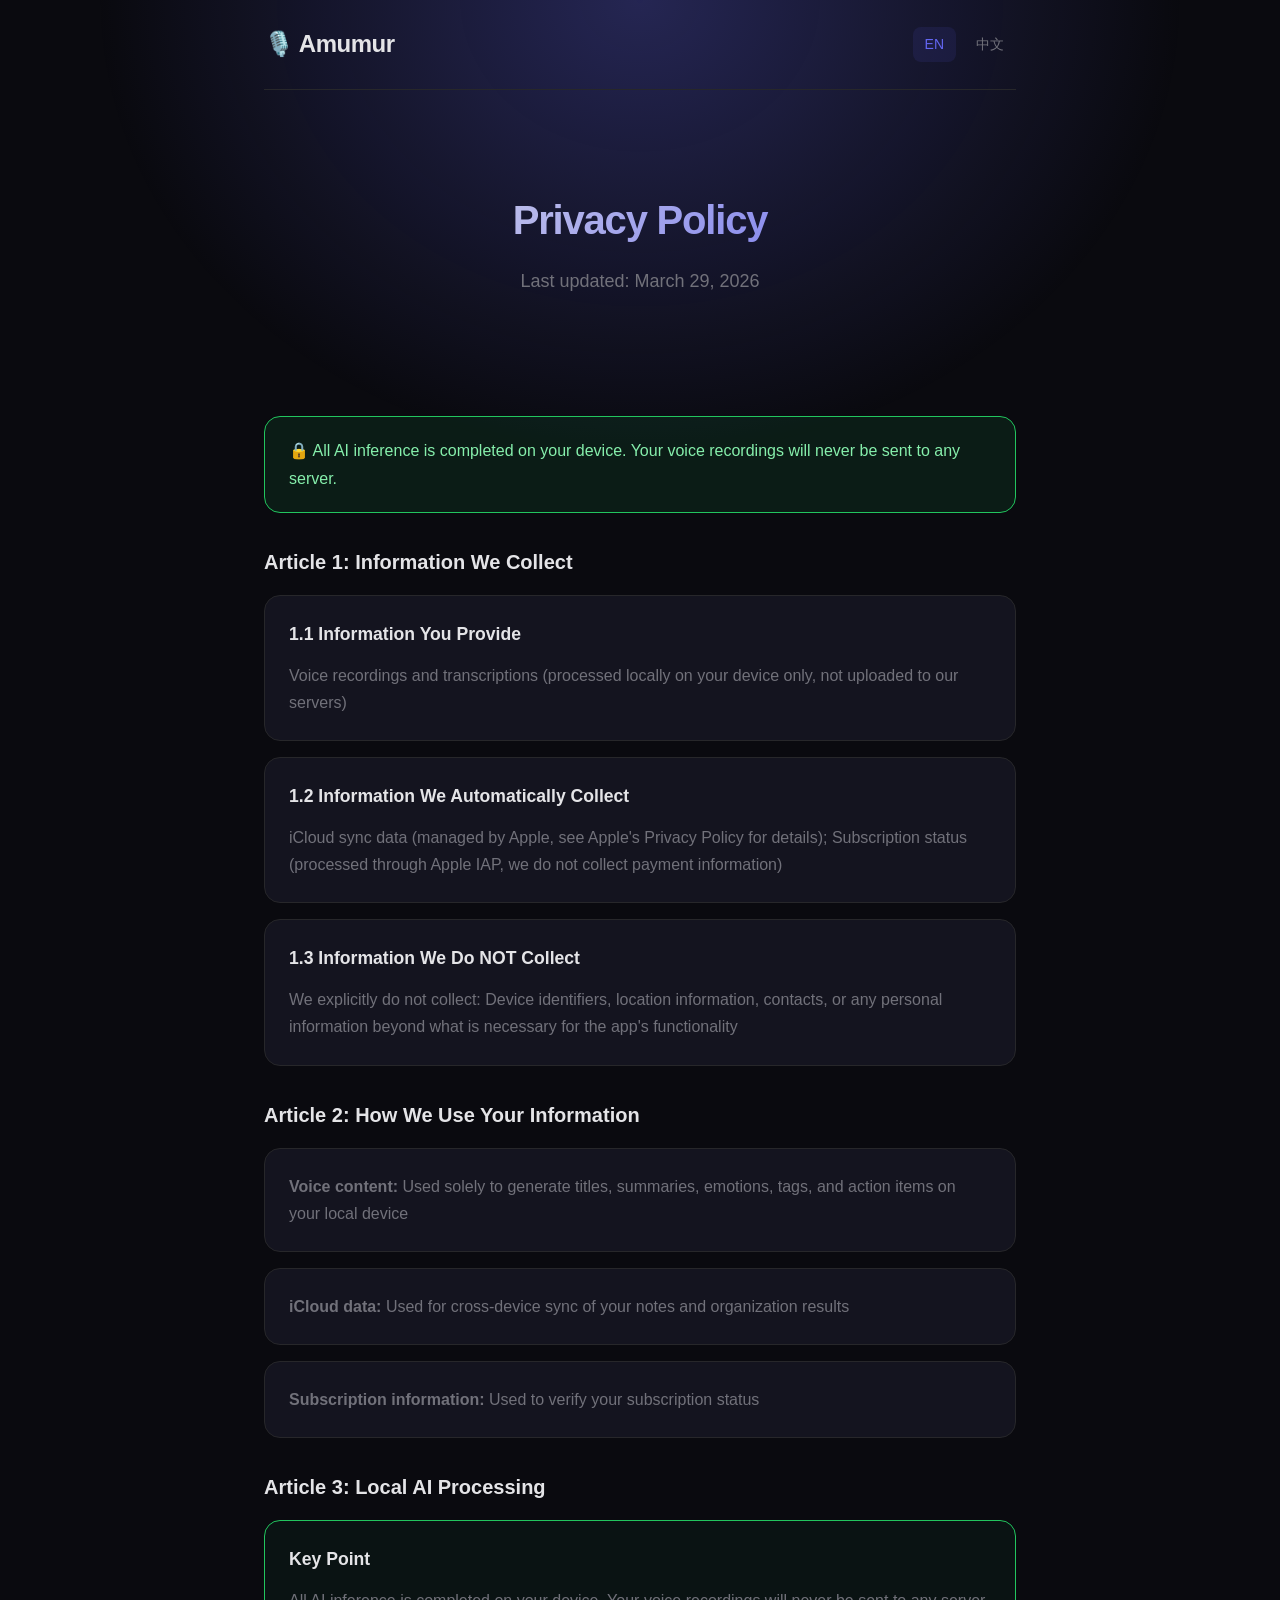
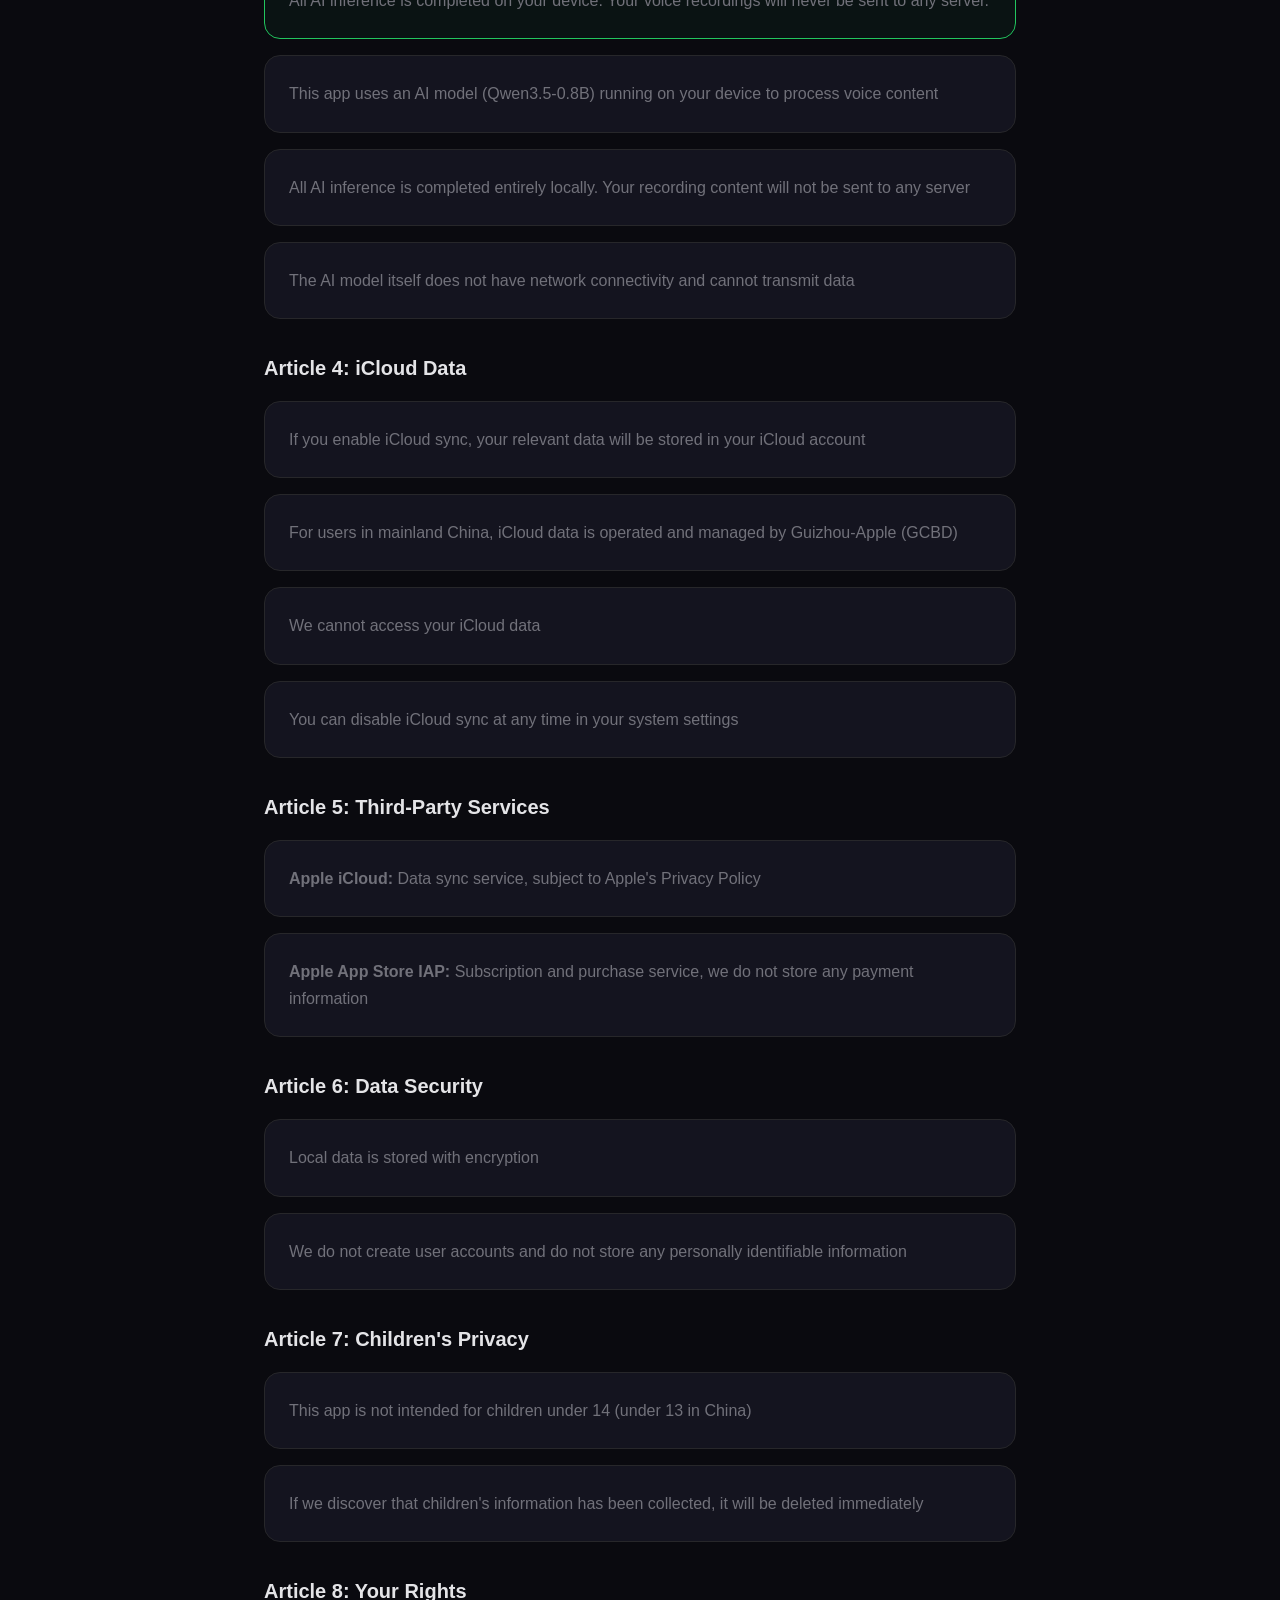
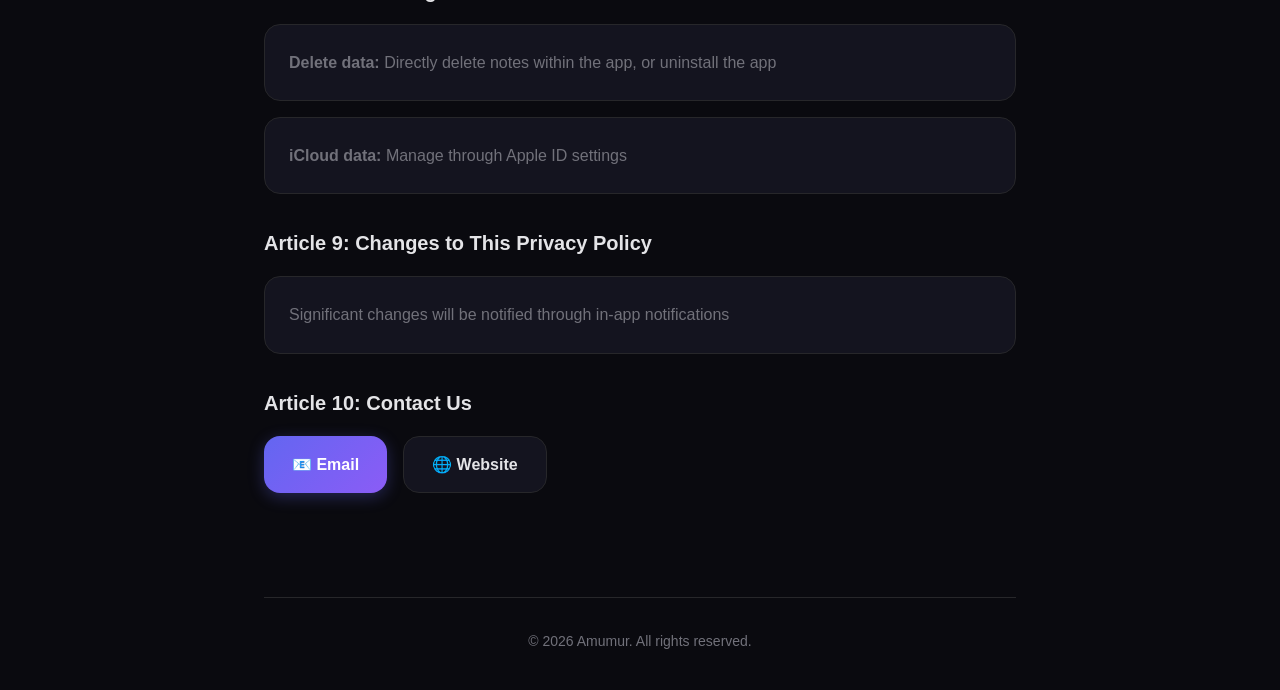
==== en/privacy.html @ 736d5686 "新增隐私政策" ====
<!DOCTYPE html>
<html lang="en">
<head>
  <meta charset="UTF-8">
  <meta name="viewport" content="width=device-width, initial-scale=1.0">
  <meta name="description" content="Amumur Privacy Policy">
  <title>Amumur - Privacy Policy</title>
  <link rel="stylesheet" href="../css/style.css">
</head>
<body>
  <div class="container">
    <header>
      <div class="logo">🎙️ Amumur</div>
      <nav class="lang-switch">
        <a href="../en/privacy.html" class="active">EN</a>
        <a href="../zh/privacy.html">中文</a>
      </nav>
    </header>

    <main>
      <section class="hero">
        <h1>Privacy Policy</h1>
        <p class="subtitle">Last updated: March 29, 2026</p>
      </section>

      <section class="content">
        <div class="highlight-box">
          <p>🔒 All AI inference is completed on your device. Your voice recordings will never be sent to any server.</p>
        </div>

        <h2>Article 1: Information We Collect</h2>

        <div class="article">
          <h3>1.1 Information You Provide</h3>
          <p>Voice recordings and transcriptions (processed locally on your device only, not uploaded to our servers)</p>
        </div>

        <div class="article">
          <h3>1.2 Information We Automatically Collect</h3>
          <p>iCloud sync data (managed by Apple, see Apple's Privacy Policy for details); Subscription status (processed through Apple IAP, we do not collect payment information)</p>
        </div>

        <div class="article">
          <h3>1.3 Information We Do NOT Collect</h3>
          <p>We explicitly do not collect: Device identifiers, location information, contacts, or any personal information beyond what is necessary for the app's functionality</p>
        </div>

        <h2>Article 2: How We Use Your Information</h2>

        <div class="article">
          <p><strong>Voice content:</strong> Used solely to generate titles, summaries, emotions, tags, and action items on your local device</p>
        </div>

        <div class="article">
          <p><strong>iCloud data:</strong> Used for cross-device sync of your notes and organization results</p>
        </div>

        <div class="article">
          <p><strong>Subscription information:</strong> Used to verify your subscription status</p>
        </div>

        <h2>Article 3: Local AI Processing</h2>

        <div class="article highlight">
          <h3>Key Point</h3>
          <p>All AI inference is completed on your device. Your voice recordings will never be sent to any server.</p>
        </div>

        <div class="article">
          <p>This app uses an AI model (Qwen3.5-0.8B) running on your device to process voice content</p>
        </div>

        <div class="article">
          <p>All AI inference is completed entirely locally. Your recording content will not be sent to any server</p>
        </div>

        <div class="article">
          <p>The AI model itself does not have network connectivity and cannot transmit data</p>
        </div>

        <h2>Article 4: iCloud Data</h2>

        <div class="article">
          <p>If you enable iCloud sync, your relevant data will be stored in your iCloud account</p>
        </div>

        <div class="article">
          <p>For users in mainland China, iCloud data is operated and managed by Guizhou-Apple (GCBD)</p>
        </div>

        <div class="article">
          <p>We cannot access your iCloud data</p>
        </div>

        <div class="article">
          <p>You can disable iCloud sync at any time in your system settings</p>
        </div>

        <h2>Article 5: Third-Party Services</h2>

        <div class="article">
          <p><strong>Apple iCloud:</strong> Data sync service, subject to Apple's Privacy Policy</p>
        </div>

        <div class="article">
          <p><strong>Apple App Store IAP:</strong> Subscription and purchase service, we do not store any payment information</p>
        </div>

        <h2>Article 6: Data Security</h2>

        <div class="article">
          <p>Local data is stored with encryption</p>
        </div>

        <div class="article">
          <p>We do not create user accounts and do not store any personally identifiable information</p>
        </div>

        <h2>Article 7: Children's Privacy</h2>

        <div class="article">
          <p>This app is not intended for children under 14 (under 13 in China)</p>
        </div>

        <div class="article">
          <p>If we discover that children's information has been collected, it will be deleted immediately</p>
        </div>

        <h2>Article 8: Your Rights</h2>

        <div class="article">
          <p><strong>Delete data:</strong> Directly delete notes within the app, or uninstall the app</p>
        </div>

        <div class="article">
          <p><strong>iCloud data:</strong> Manage through Apple ID settings</p>
        </div>

        <h2>Article 9: Changes to This Privacy Policy</h2>

        <div class="article">
          <p>Significant changes will be notified through in-app notifications</p>
        </div>

        <h2>Article 10: Contact Us</h2>

        <div class="contact-section">
          <a href="mailto:support@amumur.com" class="email-btn">📧 Email</a>
          <a href="https://amumur.com" class="website-btn">🌐 Website</a>
        </div>
      </section>
    </main>

    <footer>
      <p>© 2026 Amumur. All rights reserved.</p>
    </footer>
  </div>
</body>
</html>
---- css/style.css ----
/* ============================================
   Amumur Support Page Styles
   Modern, Clean, Responsive Design
   ============================================ */

:root {
  --color-bg: #0a0a0f;
  --color-surface: #14141f;
  --color-primary: #6366f1;
  --color-primary-glow: rgba(99, 102, 241, 0.3);
  --color-accent: #8b5cf6;
  --color-text: #e4e4e7;
  --color-text-muted: #71717a;
  --color-border: #27272a;
  --font-main: 'SF Pro Display', -apple-system, BlinkMacSystemFont, 'Segoe UI', sans-serif;
  --radius: 16px;
  --shadow: 0 4px 24px rgba(0, 0, 0, 0.4);
}

* {
  margin: 0;
  padding: 0;
  box-sizing: border-box;
}

html {
  scroll-behavior: smooth;
}

body {
  font-family: var(--font-main);
  background: var(--color-bg);
  color: var(--color-text);
  line-height: 1.7;
  min-height: 100vh;
}

/* Background Gradient Effect */
body::before {
  content: '';
  position: fixed;
  top: 0;
  left: 0;
  right: 0;
  height: 60vh;
  background: radial-gradient(ellipse at 50% 0%, var(--color-primary-glow) 0%, transparent 60%);
  pointer-events: none;
  z-index: -1;
}

.container {
  max-width: 800px;
  margin: 0 auto;
  padding: 0 24px;
}

/* Header */
header {
  display: flex;
  justify-content: space-between;
  align-items: center;
  padding: 24px 0;
  border-bottom: 1px solid var(--color-border);
}

.logo {
  font-size: 1.5rem;
  font-weight: 700;
  letter-spacing: -0.02em;
}

.lang-switch {
  display: flex;
  gap: 8px;
}

.lang-switch a {
  color: var(--color-text-muted);
  text-decoration: none;
  padding: 6px 12px;
  border-radius: 8px;
  font-size: 0.875rem;
  transition: all 0.2s ease;
}

.lang-switch a:hover {
  color: var(--color-text);
  background: var(--color-surface);
}

.lang-switch a.active {
  color: var(--color-primary);
  background: rgba(99, 102, 241, 0.1);
}

/* Main Content */
main {
  padding: 48px 0;
}

section {
  margin-bottom: 56px;
}

.hero {
  text-align: center;
  padding: 48px 0;
}

.hero h1 {
  font-size: 2.5rem;
  font-weight: 700;
  letter-spacing: -0.03em;
  margin-bottom: 12px;
  background: linear-gradient(135deg, var(--color-text), var(--color-primary));
  -webkit-background-clip: text;
  -webkit-text-fill-color: transparent;
  background-clip: text;
}

.hero .subtitle {
  font-size: 1.125rem;
  color: var(--color-text-muted);
}

h2 {
  font-size: 1.25rem;
  font-weight: 600;
  margin-bottom: 16px;
  margin-top: 32px;
  color: var(--color-text);
}

h3 {
  font-size: 1.1rem;
  font-weight: 600;
  margin-bottom: 12px;
  margin-top: 20px;
  color: var(--color-text);
}

p {
  color: var(--color-text-muted);
  margin-bottom: 16px;
}

ul {
  color: var(--color-text-muted);
  margin-left: 24px;
  margin-bottom: 16px;
}

li {
  margin-bottom: 8px;
}

/* Article Section */
.article {
  background: var(--color-surface);
  border: 1px solid var(--color-border);
  border-radius: var(--radius);
  padding: 24px;
  margin-bottom: 16px;
}

.article.highlight {
  border-color: #22c55e;
  background: rgba(34, 197, 94, 0.05);
}

.article h3 {
  margin-top: 0;
}

.article p {
  margin-bottom: 8px;
}

.article p:last-child {
  margin-bottom: 0;
}

/* Highlight Box */
.highlight-box {
  background: rgba(34, 197, 94, 0.1);
  border: 1px solid #22c55e;
  border-radius: var(--radius);
  padding: 20px 24px;
  margin-bottom: 24px;
}

.highlight-box p {
  color: #86efac;
  margin-bottom: 0;
  font-weight: 500;
}

/* Contact Section */
.contact-section {
  display: flex;
  gap: 16px;
  flex-wrap: wrap;
  margin-top: 16px;
}

.email-btn {
  display: inline-flex;
  align-items: center;
  gap: 8px;
  background: linear-gradient(135deg, var(--color-primary), var(--color-accent));
  color: white;
  text-decoration: none;
  padding: 14px 28px;
  border-radius: var(--radius);
  font-weight: 600;
  font-size: 1rem;
  transition: all 0.3s ease;
  box-shadow: 0 4px 16px var(--color-primary-glow);
}

.email-btn:hover {
  transform: translateY(-2px);
  box-shadow: 0 8px 24px var(--color-primary-glow);
}

.website-btn {
  display: inline-flex;
  align-items: center;
  gap: 8px;
  background: var(--color-surface);
  color: var(--color-text);
  text-decoration: none;
  padding: 14px 28px;
  border-radius: var(--radius);
  font-weight: 600;
  font-size: 1rem;
  transition: all 0.3s ease;
  border: 1px solid var(--color-border);
}

.website-btn:hover {
  border-color: var(--color-primary);
  transform: translateY(-2px);
}

/* FAQ Section */
.faq-item {
  background: var(--color-surface);
  border: 1px solid var(--color-border);
  border-radius: var(--radius);
  padding: 24px;
  margin-bottom: 16px;
  transition: all 0.2s ease;
}

.faq-item:hover {
  border-color: var(--color-primary);
}

.faq-item h3 {
  font-size: 1rem;
  font-weight: 600;
  margin-bottom: 8px;
  color: var(--color-text);
}

.faq-item p {
  margin-bottom: 0;
  font-size: 0.9375rem;
}

/* Links Section */
.link-group {
  display: flex;
  gap: 16px;
  flex-wrap: wrap;
}

.link-group a {
  color: var(--color-primary);
  text-decoration: none;
  padding: 12px 20px;
  border: 1px solid var(--color-border);
  border-radius: var(--radius);
  transition: all 0.2s ease;
}

.link-group a:hover {
  background: var(--color-surface);
  border-color: var(--color-primary);
}

/* Footer */
footer {
  text-align: center;
  padding: 32px 0;
  border-top: 1px solid var(--color-border);
  color: var(--color-text-muted);
  font-size: 0.875rem;
}

footer p {
  margin-bottom: 4px;
}

/* Responsive Design */
@media (max-width: 640px) {
  .container {
    padding: 0 16px;
  }
  
  .hero h1 {
    font-size: 1.875rem;
  }
  
  header {
    flex-direction: column;
    gap: 16px;
  }
  
  .lang-switch {
    flex-wrap: wrap;
    justify-content: center;
  }
  
  .link-group {
    flex-direction: column;
  }
  
  .link-group a {
    text-align: center;
  }
  
  .contact-section {
    flex-direction: column;
  }
  
  .contact-section a {
    width: 100%;
    text-align: center;
    justify-content: center;
  }
}

/* Animation */
@keyframes fadeIn {
  from {
    opacity: 0;
    transform: translateY(20px);
  }
  to {
    opacity: 1;
    transform: translateY(0);
  }
}

section {
  animation: fadeIn 0.6s ease-out forwards;
  opacity: 0;
}

section:nth-child(1) { animation-delay: 0.1s; }
section:nth-child(2) { animation-delay: 0.2s; }
section:nth-child(3) { animation-delay: 0.3s; }
section:nth-child(4) { animation-delay: 0.4s; }
section:nth-child(5) { animation-delay: 0.5s; }
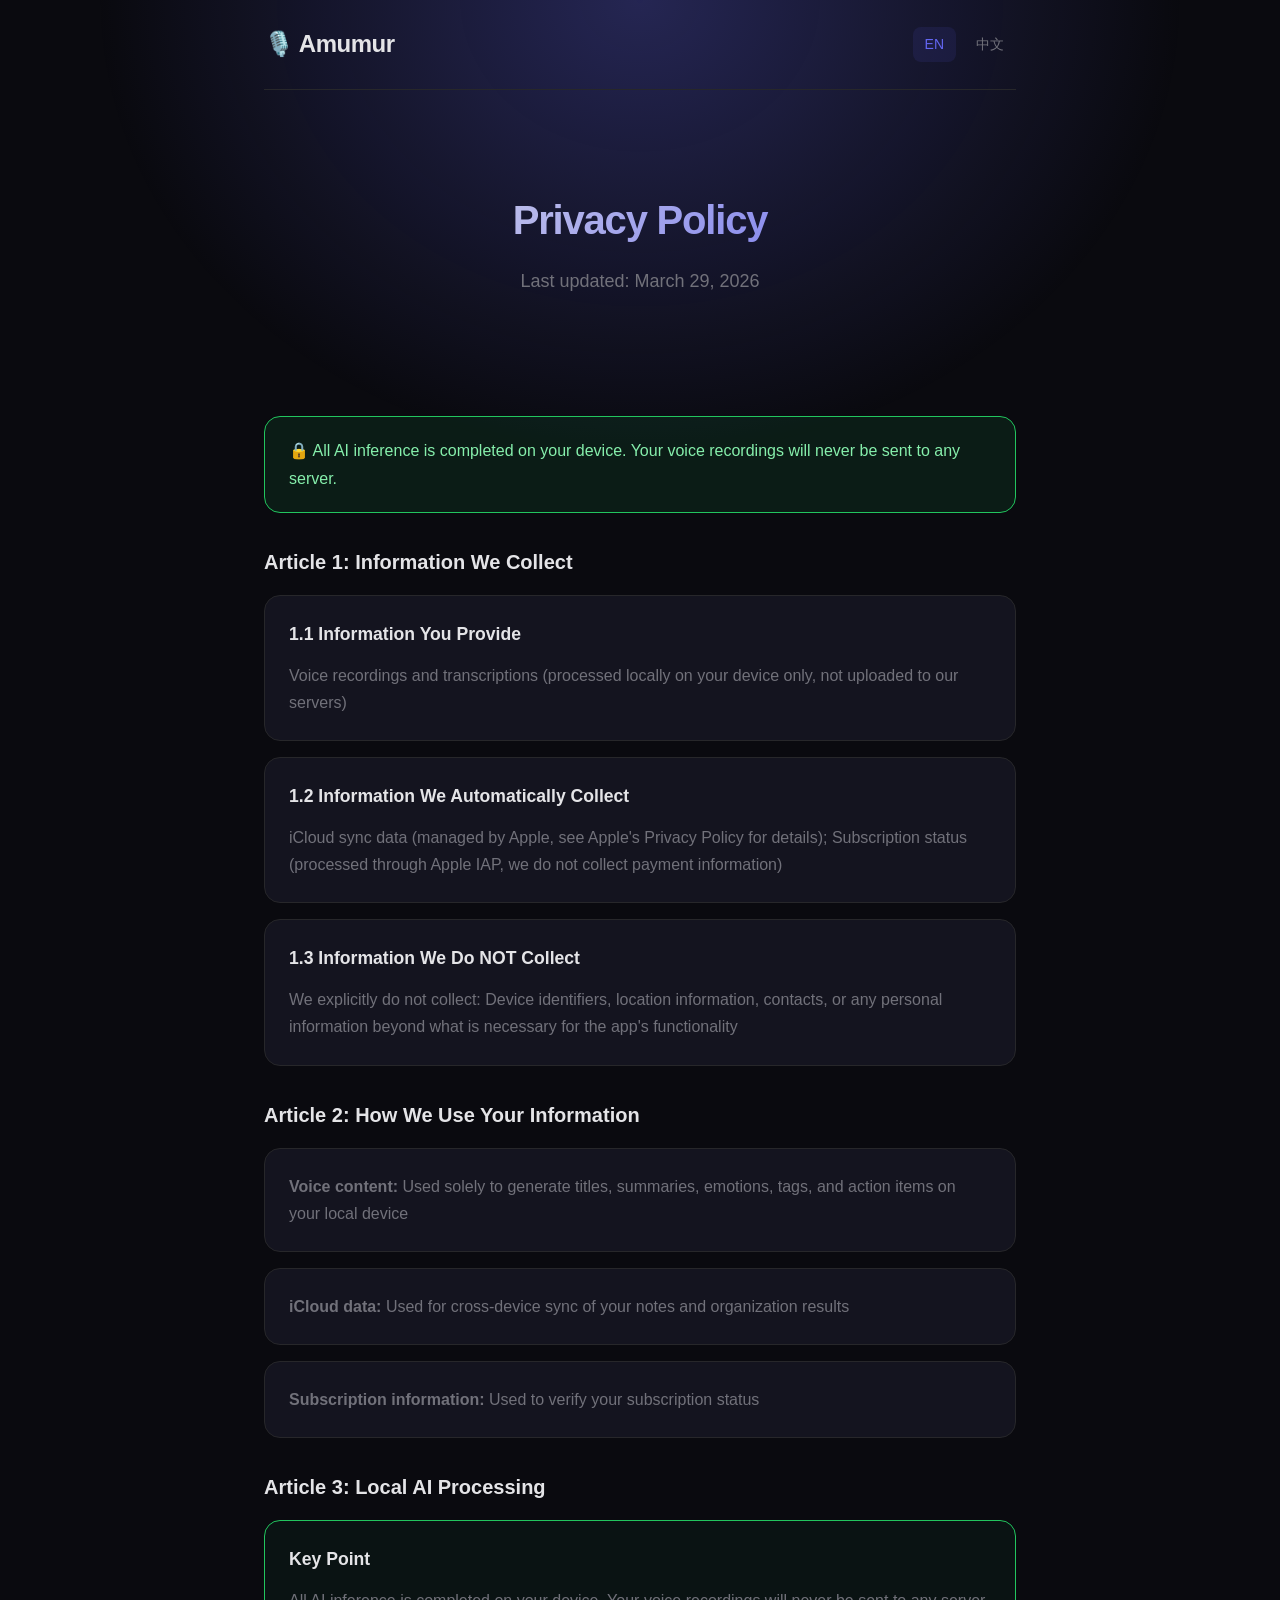
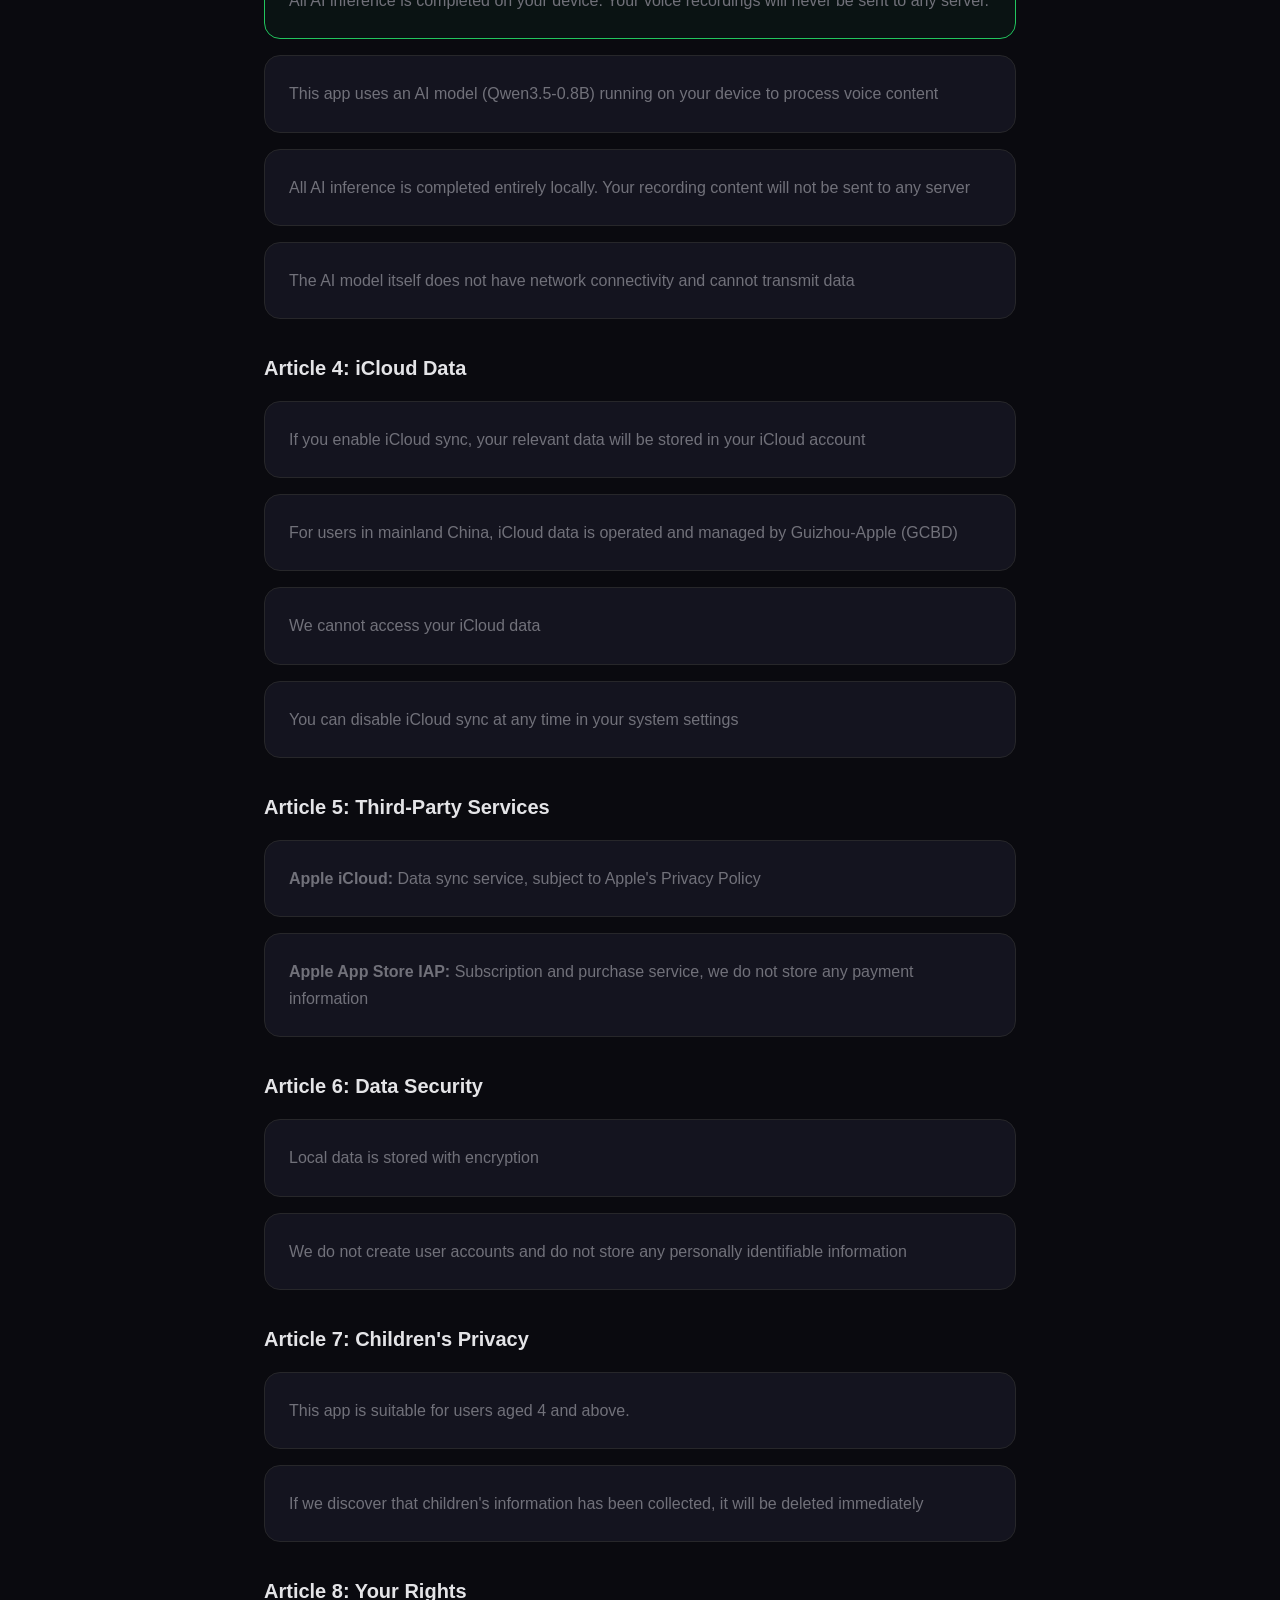
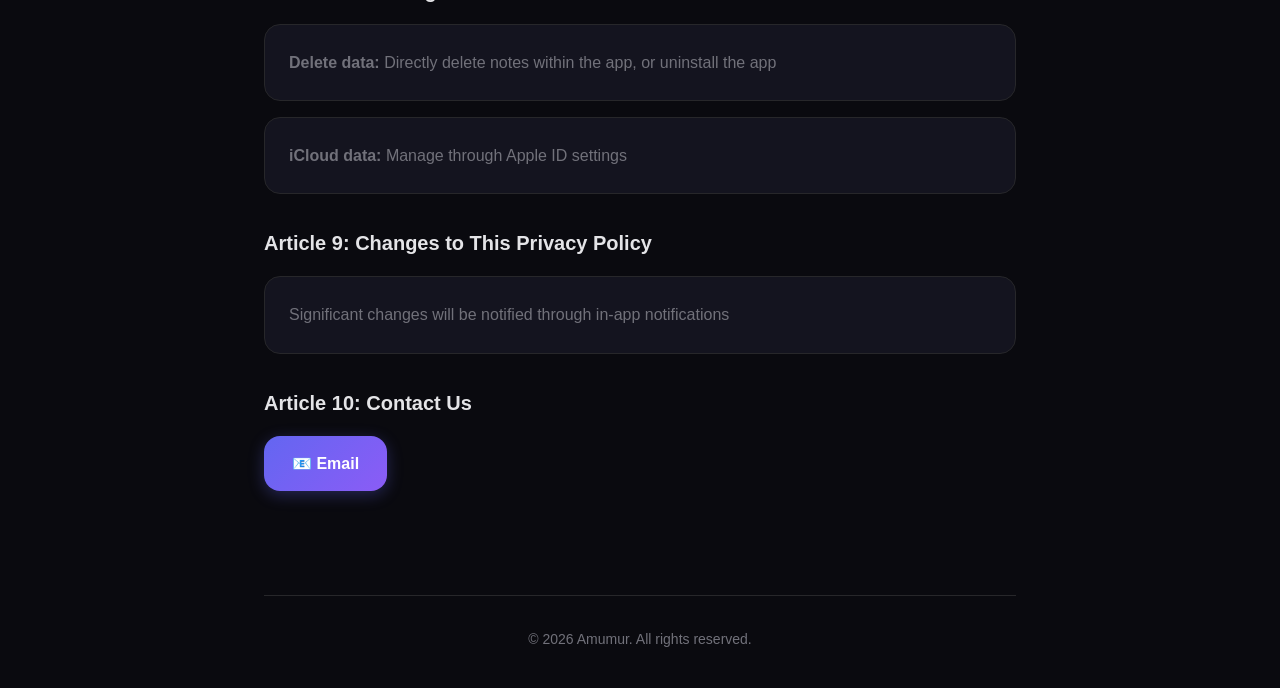
==== commit 785ffa29: "优化协议儿童年龄段" ====
--- a/en/privacy.html
+++ b/en/privacy.html
@@ -119,7 +119,7 @@
         <h2>Article 7: Children's Privacy</h2>
 
         <div class="article">
-          <p>This app is not intended for children under 14 (under 13 in China)</p>
+          <p>This app is suitable for users aged 4 and above.</p>
         </div>
 
         <div class="article">
@@ -145,8 +145,7 @@
         <h2>Article 10: Contact Us</h2>
 
         <div class="contact-section">
-          <a href="mailto:support@amumur.com" class="email-btn">📧 Email</a>
-          <a href="https://amumur.com" class="website-btn">🌐 Website</a>
+          <a href="mailto:peer2peer.wang@gmail.com" class="email-btn">📧 Email</a>
         </div>
       </section>
     </main>
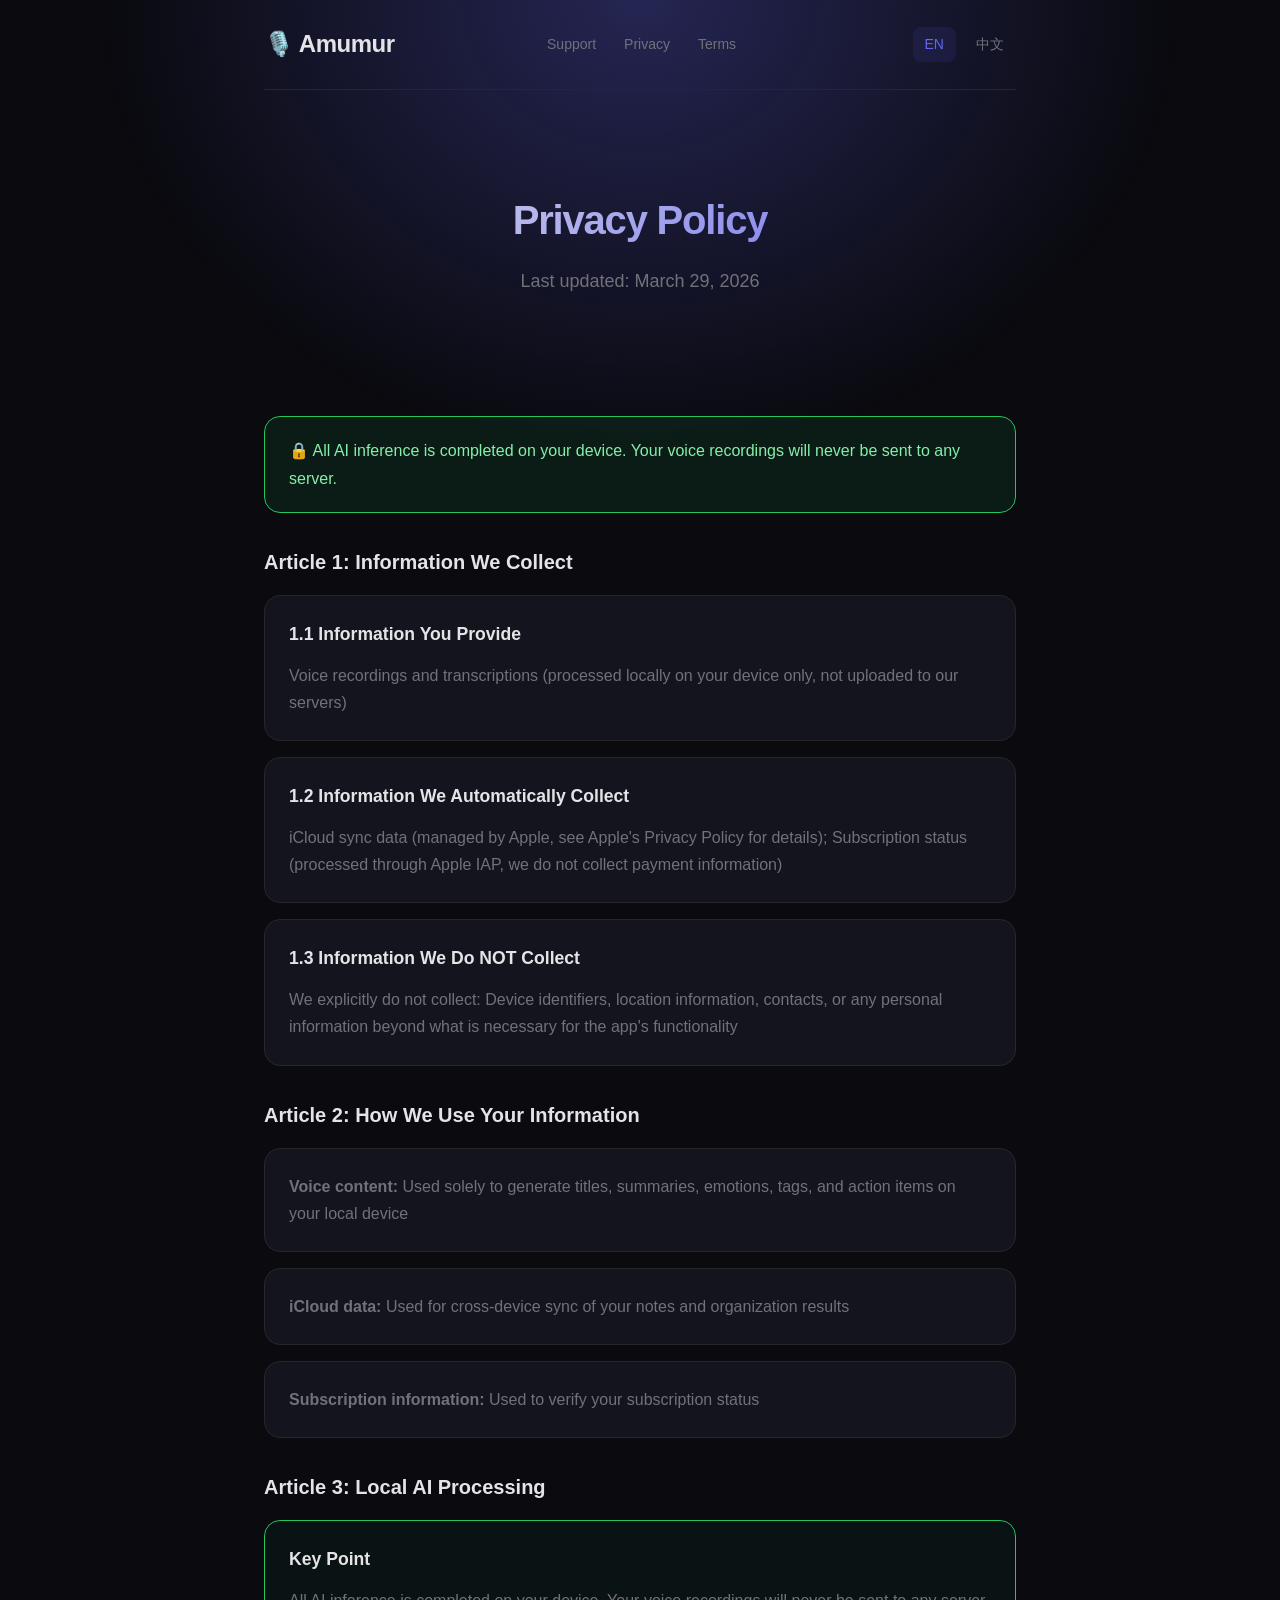
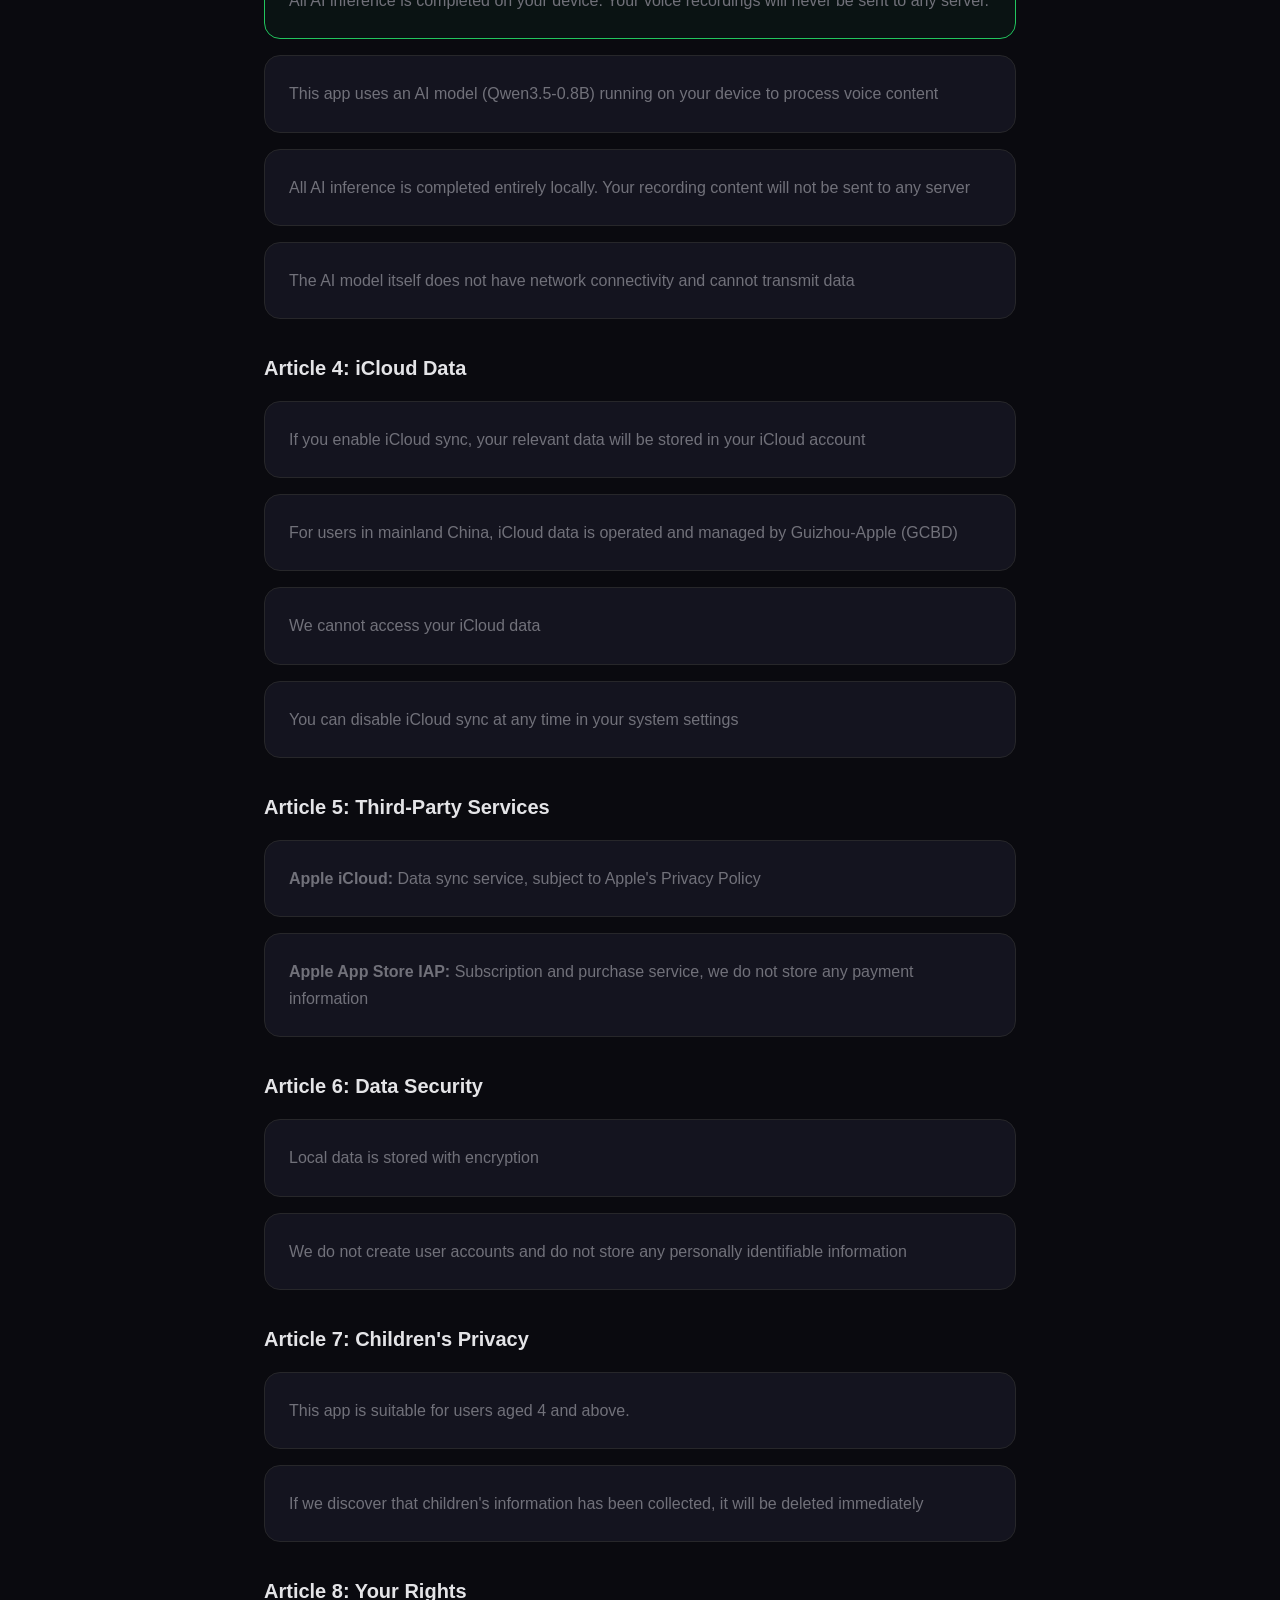
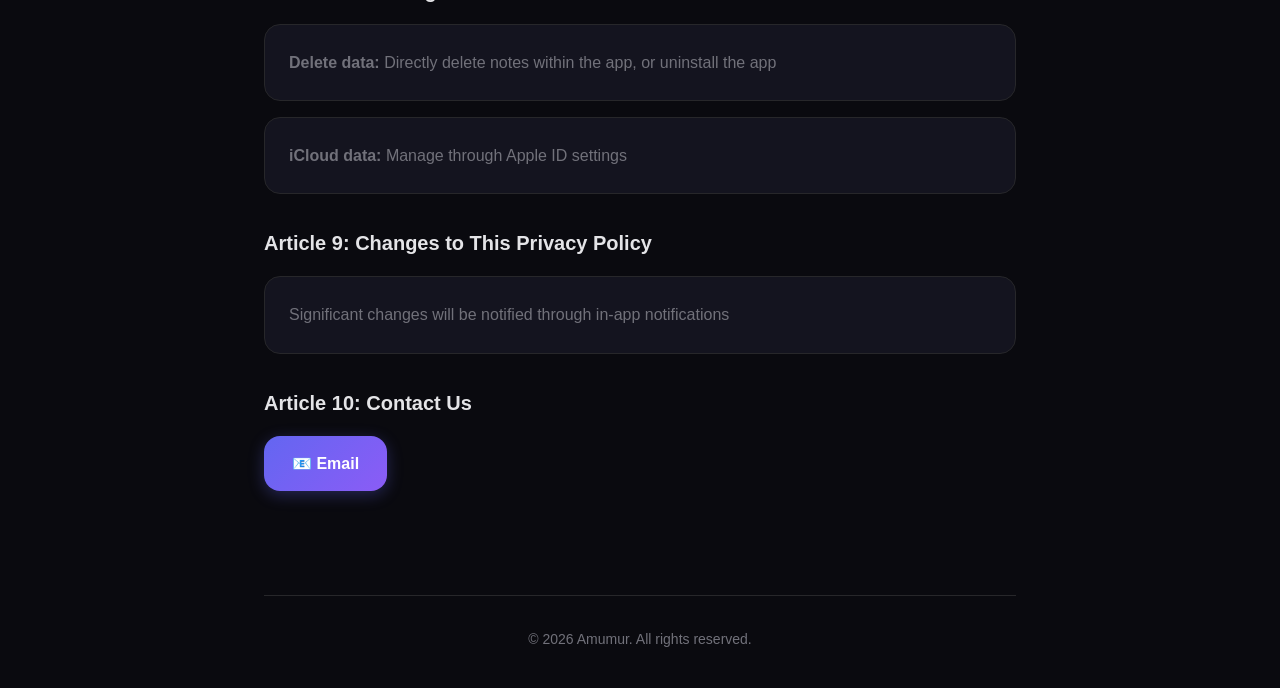
==== commit 9d74f2a9: "新增支持页面" ====
--- a/en/privacy.html
+++ b/en/privacy.html
@@ -11,8 +11,13 @@
   <div class="container">
     <header>
       <div class="logo">🎙️ Amumur</div>
+      <nav>
+        <a href="support.html">Support</a>
+        <a href="privacy.html">Privacy</a>
+        <a href="terms.html">Terms</a>
+      </nav>
       <nav class="lang-switch">
-        <a href="../en/privacy.html" class="active">EN</a>
+        <a href="privacy.html" class="active">EN</a>
         <a href="../zh/privacy.html">中文</a>
       </nav>
     </header>
--- a/css/style.css
+++ b/css/style.css
@@ -93,6 +93,32 @@
   background: rgba(99, 102, 241, 0.1);
 }
 
+/* Main Navigation */
+header nav:not(.lang-switch) {
+  display: flex;
+  gap: 4px;
+  margin-right: 24px;
+}
+
+header nav:not(.lang-switch) a {
+  color: var(--color-text-muted);
+  text-decoration: none;
+  padding: 6px 12px;
+  border-radius: 8px;
+  font-size: 0.875rem;
+  transition: all 0.2s ease;
+}
+
+header nav:not(.lang-switch) a:hover {
+  color: var(--color-text);
+  background: var(--color-surface);
+}
+
+header nav:not(.lang-switch) a.active {
+  color: var(--color-primary);
+  background: rgba(99, 102, 241, 0.1);
+}
+
 /* Main Content */
 main {
   padding: 48px 0;
